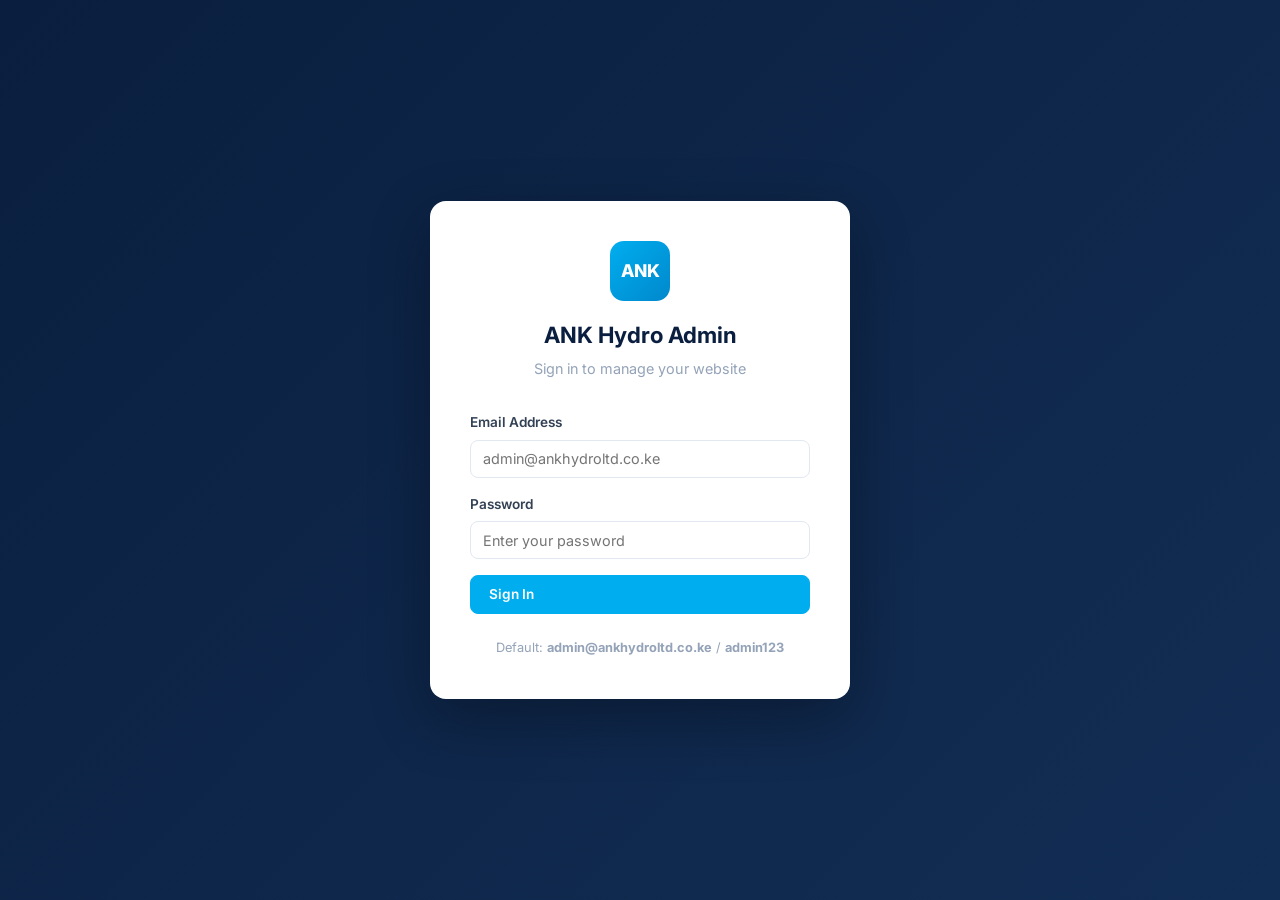
==== admin/index.html @ 645c69a1 "Initial release: ANK Hydro Limited website with admin panel Full multi-page website for solar energy" ====
<!DOCTYPE html>
<html lang="en">
<head>
  <meta charset="UTF-8" />
  <meta name="viewport" content="width=device-width, initial-scale=1.0" />
  <title>Admin Login | ANK Hydro Limited</title>
  <link rel="stylesheet" href="admin.css" />
  <link rel="icon" type="image/svg+xml" href="data:image/svg+xml,<svg xmlns='http://www.w3.org/2000/svg' viewBox='0 0 100 100'><text y='.9em' font-size='90'>💧</text></svg>">
</head>
<body class="login-page">
  <div class="login-container">
    <div class="login-card">
      <div class="login-header">
        <div class="login-logo">ANK</div>
        <h1>ANK Hydro Admin</h1>
        <p>Sign in to manage your website</p>
      </div>
      <form id="loginForm">
        <div class="form-group">
          <label for="email">Email Address</label>
          <input type="email" id="email" required placeholder="admin@ankhydroltd.co.ke" autocomplete="username" />
        </div>
        <div class="form-group">
          <label for="password">Password</label>
          <input type="password" id="password" required placeholder="Enter your password" autocomplete="current-password" />
        </div>
        <div id="loginError" class="error-msg" style="display:none;"></div>
        <button type="submit" class="btn-admin btn-admin-primary" style="width:100%;">Sign In</button>
      </form>
      <p class="login-footer">Default: <strong>admin@ankhydroltd.co.ke</strong> / <strong>admin123</strong></p>
    </div>
  </div>
  <script src="admin.js"></script>
</body>
</html>
---- admin/admin.css ----
/* ===== ANK HYDRO ADMIN PANEL — Styles ===== */
@import url('https://fonts.googleapis.com/css2?family=Inter:wght@400;500;600;700;800&display=swap');

*, *::before, *::after { box-sizing: border-box; margin: 0; padding: 0; }

:root {
  --navy: #0A1F3F;
  --navy-light: #122D54;
  --cyan: #00AEEF;
  --cyan-light: #E8F7FE;
  --orange: #FF8C00;
  --orange-light: #FFF3E0;
  --green: #4CAF50;
  --green-light: #E8F5E9;
  --red: #EF4444;
  --red-light: #FEE2E2;
  --purple: #8B5CF6;
  --purple-light: #F3E8FF;
  --white: #FFFFFF;
  --gray-50: #F8FAFC;
  --gray-100: #F1F5F9;
  --gray-200: #E2E8F0;
  --gray-300: #CBD5E1;
  --gray-400: #94A3B8;
  --gray-500: #64748B;
  --gray-600: #475569;
  --gray-700: #334155;
  --gray-800: #1E293B;
  --sidebar-w: 260px;
  --topbar-h: 60px;
  --radius: 10px;
  --shadow: 0 1px 3px rgba(0,0,0,.08), 0 4px 12px rgba(0,0,0,.05);
  --transition: .2s ease;
}

body {
  font-family: 'Inter', system-ui, -apple-system, sans-serif;
  background: var(--gray-50);
  color: var(--gray-700);
  line-height: 1.6;
  font-size: 14px;
}

/* ---------- LOGIN PAGE ---------- */
.login-page {
  min-height: 100vh;
  display: grid;
  place-items: center;
  background: linear-gradient(135deg, var(--navy) 0%, var(--navy-light) 100%);
}

.login-container {
  width: min(420px, 92%);
}

.login-card {
  background: var(--white);
  border-radius: 16px;
  padding: 2.5rem;
  box-shadow: 0 20px 60px rgba(0,0,0,.3);
}

.login-header {
  text-align: center;
  margin-bottom: 2rem;
}

.login-logo {
  width: 60px;
  height: 60px;
  background: linear-gradient(135deg, var(--cyan), #0088CC);
  color: var(--white);
  font-weight: 800;
  font-size: 1.1rem;
  border-radius: 14px;
  display: grid;
  place-items: center;
  margin: 0 auto 1rem;
}

.login-header h1 {
  font-size: 1.4rem;
  color: var(--navy);
  margin-bottom: .25rem;
}
.login-header p {
  color: var(--gray-400);
  font-size: .9rem;
}

.login-footer {
  text-align: center;
  margin-top: 1.5rem;
  font-size: .8rem;
  color: var(--gray-400);
}

.error-msg {
  background: var(--red-light);
  color: var(--red);
  padding: .6rem .8rem;
  border-radius: 8px;
  font-size: .85rem;
  margin-bottom: 1rem;
  font-weight: 500;
}

/* ---------- FORMS ---------- */
.form-group {
  margin-bottom: 1rem;
}
.form-group label {
  display: block;
  font-weight: 600;
  font-size: .85rem;
  color: var(--gray-700);
  margin-bottom: .35rem;
}
.form-group input,
.form-group textarea,
.form-group select {
  width: 100%;
  padding: .6rem .75rem;
  border: 1.5px solid var(--gray-200);
  border-radius: 8px;
  font-size: .9rem;
  font-family: inherit;
  color: var(--gray-700);
  transition: var(--transition);
  background: var(--white);
}
.form-group input:focus,
.form-group textarea:focus,
.form-group select:focus {
  outline: none;
  border-color: var(--cyan);
  box-shadow: 0 0 0 3px rgba(0,174,239,.1);
}
.form-group textarea {
  resize: vertical;
  min-height: 100px;
}
.form-row {
  display: grid;
  grid-template-columns: repeat(auto-fit, minmax(200px, 1fr));
  gap: 1rem;
}

/* ---------- BUTTONS ---------- */
.btn-admin {
  display: inline-flex;
  align-items: center;
  gap: .4rem;
  padding: .55rem 1.1rem;
  border-radius: 8px;
  font-family: inherit;
  font-weight: 600;
  font-size: .85rem;
  cursor: pointer;
  transition: var(--transition);
  border: 1.5px solid transparent;
  line-height: 1.4;
}
.btn-admin-primary {
  background: var(--cyan);
  color: var(--white);
  border-color: var(--cyan);
}
.btn-admin-primary:hover {
  background: #009AD6;
  border-color: #009AD6;
}
.btn-admin-outline {
  background: var(--white);
  color: var(--gray-600);
  border-color: var(--gray-200);
}
.btn-admin-outline:hover {
  background: var(--gray-50);
  border-color: var(--gray-300);
}
.btn-admin-danger {
  background: var(--white);
  color: var(--red);
  border-color: var(--red);
}
.btn-admin-danger:hover {
  background: var(--red);
  color: var(--white);
}
.btn-admin-sm {
  padding: .35rem .7rem;
  font-size: .8rem;
}
.btn-admin-success {
  background: var(--green);
  color: var(--white);
  border-color: var(--green);
}

/* ---------- ADMIN LAYOUT ---------- */
.admin-body {
  display: flex;
  min-height: 100vh;
}

/* Sidebar */
.sidebar {
  width: var(--sidebar-w);
  background: var(--navy);
  color: var(--white);
  display: flex;
  flex-direction: column;
  position: fixed;
  top: 0;
  left: 0;
  bottom: 0;
  z-index: 50;
  transition: transform .3s ease;
}

.sidebar-header {
  display: flex;
  align-items: center;
  gap: .75rem;
  padding: 1.25rem 1rem;
  border-bottom: 1px solid rgba(255,255,255,.08);
}
.sidebar-logo {
  width: 40px;
  height: 40px;
  background: linear-gradient(135deg, var(--cyan), #0088CC);
  border-radius: 10px;
  display: grid;
  place-items: center;
  font-weight: 800;
  font-size: .85rem;
  flex-shrink: 0;
}
.sidebar-header h2 {
  font-size: .95rem;
  font-weight: 700;
}
.sidebar-header span {
  font-size: .7rem;
  color: rgba(255,255,255,.5);
}

.sidebar-nav {
  flex: 1;
  overflow-y: auto;
  padding: .75rem 0;
}

.nav-item {
  display: flex;
  align-items: center;
  gap: .6rem;
  padding: .6rem 1.25rem;
  color: rgba(255,255,255,.7);
  font-size: .85rem;
  font-weight: 500;
  cursor: pointer;
  transition: var(--transition);
  text-decoration: none;
  position: relative;
}
.nav-item:hover {
  color: var(--white);
  background: rgba(255,255,255,.06);
}
.nav-item.active {
  color: var(--white);
  background: rgba(0,174,239,.15);
}
.nav-item.active::before {
  content: '';
  position: absolute;
  left: 0;
  top: 0;
  bottom: 0;
  width: 3px;
  background: var(--cyan);
  border-radius: 0 3px 3px 0;
}
.nav-icon {
  font-size: 1.1rem;
  width: 24px;
  text-align: center;
}

.badge {
  margin-left: auto;
  background: var(--orange);
  color: var(--white);
  font-size: .65rem;
  font-weight: 700;
  padding: .15rem .45rem;
  border-radius: 10px;
  min-width: 18px;
  text-align: center;
  display: none;
}
.badge.show { display: inline-block; }

.sidebar-footer {
  border-top: 1px solid rgba(255,255,255,.08);
  padding: .5rem 0;
}

/* Main */
.admin-main {
  flex: 1;
  margin-left: var(--sidebar-w);
  min-height: 100vh;
}

.admin-topbar {
  height: var(--topbar-h);
  background: var(--white);
  border-bottom: 1px solid var(--gray-200);
  display: flex;
  align-items: center;
  gap: 1rem;
  padding: 0 1.5rem;
  position: sticky;
  top: 0;
  z-index: 40;
}
.admin-topbar h1 {
  font-size: 1.1rem;
  color: var(--navy);
  font-weight: 700;
}
.topbar-right {
  margin-left: auto;
  display: flex;
  align-items: center;
  gap: .75rem;
  font-size: .85rem;
  color: var(--gray-500);
  font-weight: 500;
}
.sidebar-toggle {
  display: none;
  background: none;
  border: none;
  font-size: 1.5rem;
  cursor: pointer;
  color: var(--gray-600);
}

.admin-content {
  padding: 1.5rem;
}

/* ---------- PANELS ---------- */
.panel {
  background: var(--white);
  border-radius: var(--radius);
  padding: 1.25rem;
  box-shadow: var(--shadow);
  border: 1px solid var(--gray-100);
}
.panel-title {
  font-size: 1rem;
  font-weight: 700;
  color: var(--navy);
  margin-bottom: 1rem;
}

.section-toolbar {
  display: flex;
  justify-content: space-between;
  align-items: center;
  margin-bottom: 1.25rem;
  flex-wrap: wrap;
  gap: .75rem;
}
.section-toolbar h2 {
  font-size: 1.2rem;
  color: var(--navy);
}

/* ---------- WELCOME BANNER ---------- */
.welcome-banner {
  background: linear-gradient(135deg, var(--navy) 0%, var(--cyan) 100%);
  border-radius: var(--radius);
  padding: 1.75rem 2rem;
  color: var(--white);
  margin-bottom: 1.5rem;
  position: relative;
  overflow: hidden;
}
.welcome-banner::before {
  content: '';
  position: absolute;
  top: -50%;
  right: -10%;
  width: 250px;
  height: 250px;
  background: rgba(255,255,255,.06);
  border-radius: 50%;
}
.welcome-banner::after {
  content: '';
  position: absolute;
  bottom: -40%;
  right: 10%;
  width: 180px;
  height: 180px;
  background: rgba(255,255,255,.04);
  border-radius: 50%;
}
.welcome-banner h2 {
  color: var(--white);
  font-size: 1.25rem;
  margin-bottom: .25rem;
}
.welcome-banner p {
  color: rgba(255,255,255,.8);
  font-size: .9rem;
  margin-bottom: 1rem;
}
.welcome-banner .quick-actions {
  display: flex;
  gap: .5rem;
  flex-wrap: wrap;
  position: relative;
  z-index: 1;
}
.quick-action-btn {
  display: inline-flex;
  align-items: center;
  gap: .35rem;
  padding: .45rem .85rem;
  background: rgba(255,255,255,.15);
  backdrop-filter: blur(8px);
  color: var(--white);
  border: 1px solid rgba(255,255,255,.2);
  border-radius: 8px;
  font-size: .8rem;
  font-weight: 600;
  cursor: pointer;
  transition: .2s ease;
  text-decoration: none;
}
.quick-action-btn:hover {
  background: rgba(255,255,255,.25);
  color: var(--white);
}

/* ---------- DASHBOARD CARDS ---------- */
.dashboard-grid {
  display: grid;
  grid-template-columns: repeat(auto-fit, minmax(220px, 1fr));
  gap: 1rem;
  margin-bottom: 1.5rem;
}
.dash-card {
  background: var(--white);
  border-radius: var(--radius);
  padding: 1.25rem 1.5rem;
  box-shadow: var(--shadow);
  border: 1px solid var(--gray-100);
  border-left: 4px solid transparent;
  transition: .2s ease;
  position: relative;
  overflow: hidden;
}
.dash-card:hover {
  transform: translateY(-2px);
  box-shadow: 0 6px 20px rgba(0,0,0,.08);
}
.dash-card-top {
  display: flex;
  align-items: center;
  justify-content: space-between;
  margin-bottom: .75rem;
}
.dash-card-icon {
  font-size: 1.5rem;
  width: 44px;
  height: 44px;
  border-radius: 10px;
  display: grid;
  place-items: center;
  flex-shrink: 0;
}
.dash-card-trend {
  font-size: .75rem;
  font-weight: 600;
  padding: .2rem .5rem;
  border-radius: 6px;
}
.dash-card-trend.up { background: var(--green-light); color: var(--green); }
.dash-card-trend.neutral { background: var(--gray-100); color: var(--gray-500); }
.dash-blue { border-left-color: var(--cyan); }
.dash-green { border-left-color: var(--green); }
.dash-orange { border-left-color: var(--orange); }
.dash-purple { border-left-color: var(--purple); }
.dash-blue .dash-card-icon { background: var(--cyan-light); color: var(--cyan); }
.dash-green .dash-card-icon { background: var(--green-light); color: var(--green); }
.dash-orange .dash-card-icon { background: var(--orange-light); color: var(--orange); }
.dash-purple .dash-card-icon { background: var(--purple-light); color: var(--purple); }
.dash-card-number {
  font-size: 2rem;
  font-weight: 800;
  color: var(--navy);
  display: block;
  line-height: 1.2;
}
.dash-card-label {
  font-size: .8rem;
  color: var(--gray-400);
  font-weight: 500;
  margin-top: .15rem;
}
/* Mini chart bar in dash cards */
.dash-mini-chart {
  display: flex;
  align-items: flex-end;
  gap: 3px;
  height: 32px;
  margin-top: .75rem;
}
.dash-mini-bar {
  flex: 1;
  border-radius: 3px 3px 0 0;
  min-width: 6px;
  transition: height .5s ease;
}
.dash-blue .dash-mini-bar { background: rgba(0,174,239,.25); }
.dash-green .dash-mini-bar { background: rgba(76,175,80,.25); }
.dash-orange .dash-mini-bar { background: rgba(255,140,0,.25); }
.dash-purple .dash-mini-bar { background: rgba(139,92,246,.25); }
.dash-mini-bar:last-child {
  opacity: 1;
}
.dash-blue .dash-mini-bar:last-child { background: var(--cyan); }
.dash-green .dash-mini-bar:last-child { background: var(--green); }
.dash-orange .dash-mini-bar:last-child { background: var(--orange); }
.dash-purple .dash-mini-bar:last-child { background: var(--purple); }

/* Dashboard 2-col layout */
.dashboard-cols {
  display: grid;
  grid-template-columns: 1.5fr 1fr;
  gap: 1.5rem;
}
@media (max-width: 900px) {
  .dashboard-cols { grid-template-columns: 1fr; }
}

/* Quick stat list */
.quick-stat-list {
  list-style: none;
}
.quick-stat-item {
  display: flex;
  align-items: center;
  justify-content: space-between;
  padding: .65rem 0;
  border-bottom: 1px solid var(--gray-100);
  font-size: .85rem;
}
.quick-stat-item:last-child { border-bottom: none; }
.quick-stat-item .qs-label {
  display: flex;
  align-items: center;
  gap: .5rem;
  color: var(--gray-600);
}
.quick-stat-item .qs-dot {
  width: 8px;
  height: 8px;
  border-radius: 50%;
  flex-shrink: 0;
}
.quick-stat-item .qs-value {
  font-weight: 700;
  color: var(--navy);
}

/* ---------- TABLE ---------- */
.admin-table {
  width: 100%;
  border-collapse: collapse;
}
.admin-table th {
  text-align: left;
  padding: .65rem .75rem;
  font-size: .75rem;
  font-weight: 700;
  text-transform: uppercase;
  letter-spacing: .05em;
  color: var(--gray-400);
  border-bottom: 2px solid var(--gray-100);
}
.admin-table td {
  padding: .75rem;
  border-bottom: 1px solid var(--gray-100);
  font-size: .85rem;
  vertical-align: middle;
}
.admin-table tr:hover td {
  background: var(--gray-50);
}
.admin-table .actions {
  display: flex;
  gap: .35rem;
}

/* Status badges */
.status {
  display: inline-block;
  padding: .2rem .55rem;
  border-radius: 6px;
  font-size: .75rem;
  font-weight: 600;
}
.status-published, .status-active, .status-converted { background: var(--green-light); color: var(--green); }
.status-draft, .status-inactive { background: var(--gray-100); color: var(--gray-500); }
.status-new, .status-unread { background: var(--cyan-light); color: var(--cyan); }
.status-contacted, .status-read { background: var(--orange-light); color: var(--orange); }
.status-inprogress { background: var(--purple-light); color: var(--purple); }
.status-quoted { background: #FEF3C7; color: #D97706; }
.status-closed, .status-replied { background: var(--gray-100); color: var(--gray-500); }

/* Status dropdown in tables */
.status-select {
  padding: .3rem .5rem;
  border: 1.5px solid var(--gray-200);
  border-radius: 6px;
  font-size: .8rem;
  font-family: inherit;
  font-weight: 600;
  color: var(--gray-600);
  background: var(--white);
  cursor: pointer;
  transition: var(--transition);
}
.status-select:focus {
  outline: none;
  border-color: var(--cyan);
}

.empty-state {
  text-align: center;
  padding: 2rem;
  color: var(--gray-400);
  font-size: .9rem;
}

/* ---------- MODAL ---------- */
.modal-overlay {
  position: fixed;
  inset: 0;
  background: rgba(0,0,0,.5);
  display: none;
  align-items: center;
  justify-content: center;
  z-index: 100;
  padding: 1rem;
}
.modal-overlay.open {
  display: flex;
}
.modal {
  background: var(--white);
  border-radius: 14px;
  width: min(580px, 100%);
  max-height: 90vh;
  display: flex;
  flex-direction: column;
  box-shadow: 0 20px 60px rgba(0,0,0,.25);
}
.modal-lg {
  width: min(750px, 100%);
}
.modal-header {
  display: flex;
  justify-content: space-between;
  align-items: center;
  padding: 1.25rem 1.5rem;
  border-bottom: 1px solid var(--gray-100);
}
.modal-header h2 {
  font-size: 1.1rem;
  color: var(--navy);
}
.modal-close {
  background: none;
  border: none;
  font-size: 1.5rem;
  cursor: pointer;
  color: var(--gray-400);
  padding: .25rem;
  line-height: 1;
}
.modal-close:hover { color: var(--red); }
.modal-body {
  padding: 1.5rem;
  overflow-y: auto;
  flex: 1;
}
.modal-footer {
  display: flex;
  justify-content: flex-end;
  gap: .5rem;
  padding: 1rem 1.5rem;
  border-top: 1px solid var(--gray-100);
}

/* ---------- ACTIVITY FEED ---------- */
.activity-feed .activity-item {
  display: flex;
  align-items: center;
  gap: .75rem;
  padding: .6rem 0;
  border-bottom: 1px solid var(--gray-100);
}
.activity-feed .activity-item:last-child { border-bottom: none; }
.activity-icon {
  width: 32px;
  height: 32px;
  border-radius: 8px;
  background: var(--cyan-light);
  display: grid;
  place-items: center;
  font-size: .9rem;
  flex-shrink: 0;
}
.activity-text { font-size: .85rem; flex: 1; }
.activity-time { font-size: .75rem; color: var(--gray-400); white-space: nowrap; }

/* ---------- STATS & SETTINGS ---------- */
.stats-editor .form-row,
.settings-grid {
  display: grid;
  grid-template-columns: repeat(auto-fit, minmax(220px, 1fr));
  gap: 1rem;
}

/* ---------- DETAIL VIEW ---------- */
.detail-grid {
  display: grid;
  grid-template-columns: 1fr 1fr;
  gap: .75rem;
}
.detail-item label {
  font-size: .75rem;
  color: var(--gray-400);
  font-weight: 600;
  text-transform: uppercase;
  display: block;
  margin-bottom: .15rem;
}
.detail-item span {
  font-size: .9rem;
  color: var(--gray-700);
  font-weight: 500;
}
.detail-full {
  grid-column: 1 / -1;
}
.detail-notes {
  margin-top: 1rem;
  padding-top: 1rem;
  border-top: 1px solid var(--gray-100);
}
.detail-notes textarea {
  width: 100%;
  padding: .6rem;
  border: 1.5px solid var(--gray-200);
  border-radius: 8px;
  font-family: inherit;
  font-size: .85rem;
  min-height: 80px;
  resize: vertical;
}

/* ---------- TOAST ---------- */
.toast {
  position: fixed;
  bottom: 1.5rem;
  right: 1.5rem;
  background: var(--navy);
  color: var(--white);
  padding: .75rem 1.25rem;
  border-radius: 10px;
  font-size: .85rem;
  font-weight: 500;
  box-shadow: 0 8px 30px rgba(0,0,0,.2);
  z-index: 200;
  opacity: 0;
  transform: translateY(20px);
  transition: .3s ease;
}
.toast.show {
  opacity: 1;
  transform: translateY(0);
}
.toast.success { background: var(--green); }
.toast.error { background: var(--red); }

/* ---------- RESPONSIVE ---------- */
@media (max-width: 900px) {
  .sidebar {
    transform: translateX(-100%);
  }
  .sidebar.open {
    transform: translateX(0);
  }
  .admin-main {
    margin-left: 0;
  }
  .sidebar-toggle {
    display: block;
  }
}

@media (max-width: 600px) {
  .dashboard-grid {
    grid-template-columns: repeat(2, 1fr);
  }
  .admin-content {
    padding: 1rem;
  }
  .modal {
    width: 100%;
    max-height: 95vh;
  }
  .detail-grid {
    grid-template-columns: 1fr;
  }
}
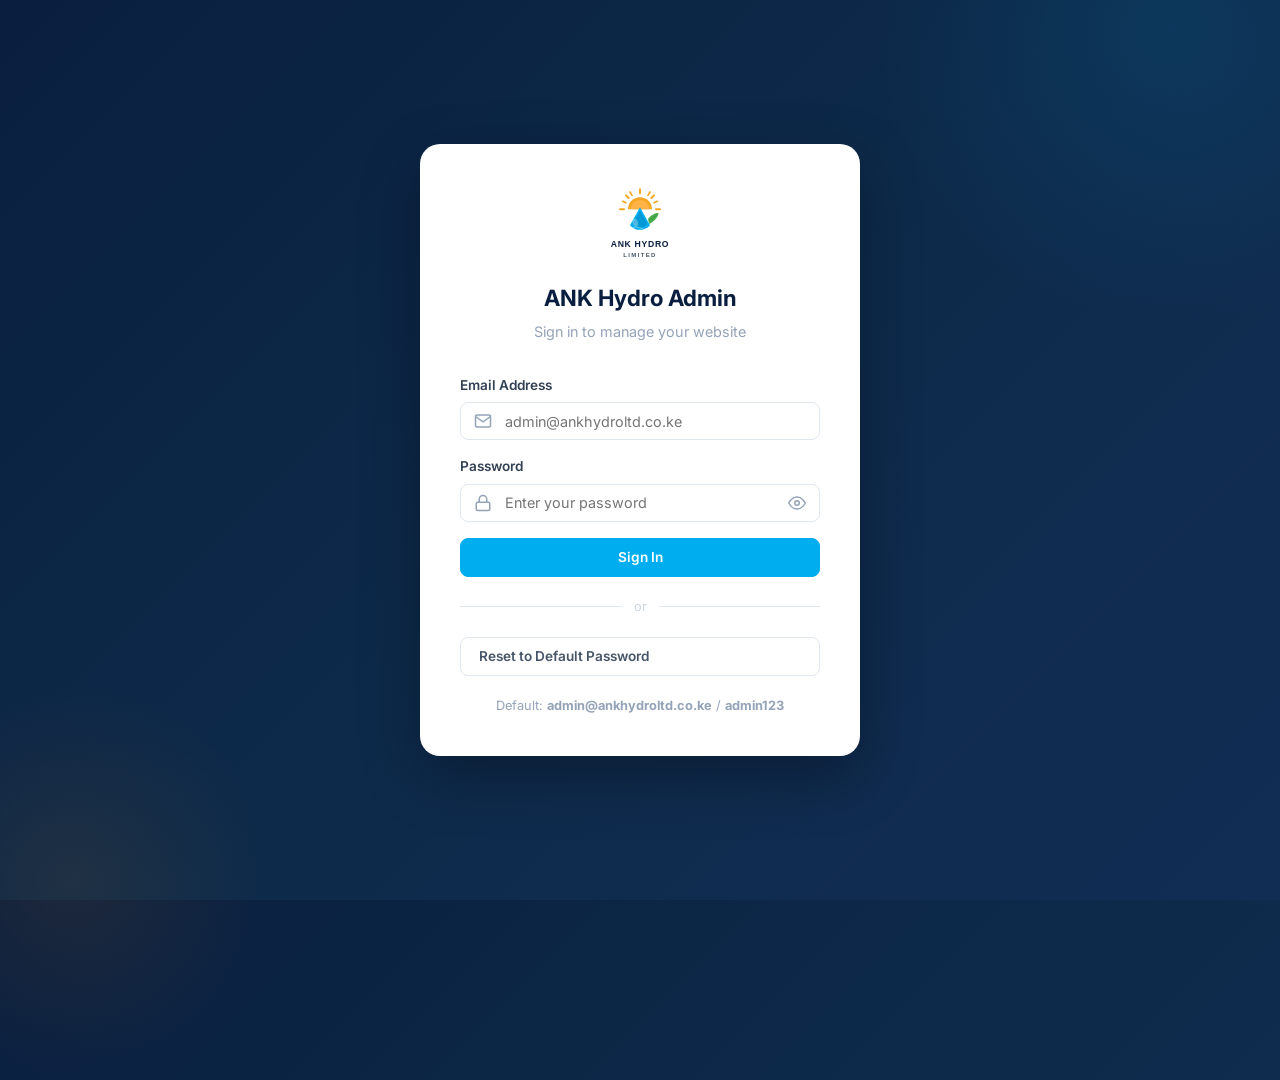
==== commit 6f68969f: "Improve admin login page UI and functionality - Add company logo to login page - Add email/password " ====
--- a/admin/index.html
+++ b/admin/index.html
@@ -11,25 +11,64 @@
   <div class="login-container">
     <div class="login-card">
       <div class="login-header">
-        <div class="login-logo">ANK</div>
+        <img src="../images/logo.svg" alt="ANK Hydro Logo" class="login-logo-img" />
         <h1>ANK Hydro Admin</h1>
         <p>Sign in to manage your website</p>
       </div>
       <form id="loginForm">
         <div class="form-group">
           <label for="email">Email Address</label>
-          <input type="email" id="email" required placeholder="admin@ankhydroltd.co.ke" autocomplete="username" />
+          <div class="input-icon-wrap">
+            <svg class="input-icon" width="18" height="18" fill="none" stroke="currentColor" stroke-width="2" viewBox="0 0 24 24"><path d="M4 4h16c1.1 0 2 .9 2 2v12c0 1.1-.9 2-2 2H4c-1.1 0-2-.9-2-2V6c0-1.1.9-2 2-2z"/><polyline points="22,6 12,13 2,6"/></svg>
+            <input type="email" id="email" required placeholder="admin@ankhydroltd.co.ke" autocomplete="username" />
+          </div>
         </div>
         <div class="form-group">
           <label for="password">Password</label>
-          <input type="password" id="password" required placeholder="Enter your password" autocomplete="current-password" />
+          <div class="input-icon-wrap">
+            <svg class="input-icon" width="18" height="18" fill="none" stroke="currentColor" stroke-width="2" viewBox="0 0 24 24"><rect x="3" y="11" width="18" height="11" rx="2" ry="2"/><path d="M7 11V7a5 5 0 0110 0v4"/></svg>
+            <input type="password" id="password" required placeholder="Enter your password" autocomplete="current-password" />
+            <button type="button" class="password-toggle" id="passwordToggle" aria-label="Show password">
+              <svg width="18" height="18" fill="none" stroke="currentColor" stroke-width="2" viewBox="0 0 24 24" class="eye-open"><path d="M1 12s4-8 11-8 11 8 11 8-4 8-11 8-11-8-11-8z"/><circle cx="12" cy="12" r="3"/></svg>
+              <svg width="18" height="18" fill="none" stroke="currentColor" stroke-width="2" viewBox="0 0 24 24" class="eye-closed" style="display:none;"><path d="M17.94 17.94A10.07 10.07 0 0112 20c-7 0-11-8-11-8a18.45 18.45 0 015.06-5.94M9.9 4.24A9.12 9.12 0 0112 4c7 0 11 8 11 8a18.5 18.5 0 01-2.16 3.19m-6.72-1.07a3 3 0 11-4.24-4.24"/><line x1="1" y1="1" x2="23" y2="23"/></svg>
+            </button>
+          </div>
         </div>
         <div id="loginError" class="error-msg" style="display:none;"></div>
-        <button type="submit" class="btn-admin btn-admin-primary" style="width:100%;">Sign In</button>
+        <button type="submit" class="btn-admin btn-admin-primary login-btn" id="loginBtn">
+          <span class="login-btn-text">Sign In</span>
+          <span class="login-btn-loading" style="display:none;">
+            <svg class="spinner" width="20" height="20" viewBox="0 0 24 24" fill="none" stroke="currentColor" stroke-width="2.5"><circle cx="12" cy="12" r="10" stroke-opacity=".25"/><path d="M12 2a10 10 0 019.95 9" stroke-linecap="round"/></svg>
+            Signing in...
+          </span>
+        </button>
       </form>
+      <div class="login-divider"><span>or</span></div>
+      <button class="btn-admin btn-admin-outline login-reset-btn" id="resetBtn" style="width:100%;">Reset to Default Password</button>
       <p class="login-footer">Default: <strong>admin@ankhydroltd.co.ke</strong> / <strong>admin123</strong></p>
     </div>
   </div>
   <script src="admin.js"></script>
+  <script>
+    // Password toggle
+    document.getElementById('passwordToggle')?.addEventListener('click', function() {
+      const pw = document.getElementById('password');
+      const isPassword = pw.type === 'password';
+      pw.type = isPassword ? 'text' : 'password';
+      this.querySelector('.eye-open').style.display = isPassword ? 'none' : 'block';
+      this.querySelector('.eye-closed').style.display = isPassword ? 'block' : 'none';
+    });
+
+    // Reset password
+    document.getElementById('resetBtn')?.addEventListener('click', function() {
+      localStorage.removeItem('ank_admin_password');
+      localStorage.removeItem('ank_admin_auth');
+      const err = document.getElementById('loginError');
+      err.textContent = 'Password reset to default: admin123';
+      err.style.display = 'block';
+      err.style.background = '#E8F5E9';
+      err.style.color = '#4CAF50';
+    });
+  </script>
 </body>
 </html>
--- a/admin/admin.css
+++ b/admin/admin.css
@@ -46,18 +46,47 @@
   min-height: 100vh;
   display: grid;
   place-items: center;
-  background: linear-gradient(135deg, var(--navy) 0%, var(--navy-light) 100%);
+  background: linear-gradient(135deg, var(--navy) 0%, #0D2A4A 50%, var(--navy-light) 100%);
+  position: relative;
+  overflow: hidden;
+}
+.login-page::before {
+  content: '';
+  position: absolute;
+  top: -30%;
+  right: -15%;
+  width: 600px;
+  height: 600px;
+  background: radial-gradient(circle, rgba(0,174,239,.1) 0%, transparent 70%);
+  border-radius: 50%;
+}
+.login-page::after {
+  content: '';
+  position: absolute;
+  bottom: -20%;
+  left: -10%;
+  width: 400px;
+  height: 400px;
+  background: radial-gradient(circle, rgba(255,140,0,.08) 0%, transparent 70%);
+  border-radius: 50%;
 }
 
 .login-container {
-  width: min(420px, 92%);
+  width: min(440px, 92%);
+  position: relative;
+  z-index: 1;
 }
 
 .login-card {
   background: var(--white);
-  border-radius: 16px;
+  border-radius: 20px;
   padding: 2.5rem;
   box-shadow: 0 20px 60px rgba(0,0,0,.3);
+  animation: loginSlideUp .5s ease;
+}
+@keyframes loginSlideUp {
+  from { opacity: 0; transform: translateY(20px); }
+  to { opacity: 1; transform: translateY(0); }
 }
 
 .login-header {
@@ -65,17 +94,11 @@
   margin-bottom: 2rem;
 }
 
-.login-logo {
-  width: 60px;
-  height: 60px;
-  background: linear-gradient(135deg, var(--cyan), #0088CC);
-  color: var(--white);
-  font-weight: 800;
-  font-size: 1.1rem;
-  border-radius: 14px;
-  display: grid;
-  place-items: center;
+.login-logo-img {
+  width: 80px;
+  height: 80px;
   margin: 0 auto 1rem;
+  display: block;
 }
 
 .login-header h1 {
@@ -88,9 +111,91 @@
   font-size: .9rem;
 }
 
+/* Input with icon */
+.input-icon-wrap {
+  position: relative;
+  display: flex;
+  align-items: center;
+}
+.input-icon {
+  position: absolute;
+  left: .85rem;
+  color: var(--gray-400);
+  pointer-events: none;
+  flex-shrink: 0;
+}
+.input-icon-wrap input {
+  padding-left: 2.75rem !important;
+  padding-right: 2.75rem !important;
+}
+
+/* Password toggle */
+.password-toggle {
+  position: absolute;
+  right: .5rem;
+  background: none;
+  border: none;
+  cursor: pointer;
+  color: var(--gray-400);
+  padding: .4rem;
+  border-radius: 6px;
+  display: grid;
+  place-items: center;
+  transition: color .2s;
+}
+.password-toggle:hover { color: var(--cyan); }
+
+/* Login button */
+.login-btn {
+  width: 100%;
+  justify-content: center;
+  padding: .9rem 1.5rem;
+  font-size: .95rem;
+  position: relative;
+}
+.login-btn-loading {
+  display: inline-flex;
+  align-items: center;
+  gap: .5rem;
+}
+.spinner {
+  animation: spin .8s linear infinite;
+}
+@keyframes spin {
+  to { transform: rotate(360deg); }
+}
+
+/* Divider */
+.login-divider {
+  display: flex;
+  align-items: center;
+  gap: .75rem;
+  margin: 1.25rem 0;
+  color: var(--gray-300);
+  font-size: .8rem;
+}
+.login-divider::before,
+.login-divider::after {
+  content: '';
+  flex: 1;
+  height: 1px;
+  background: var(--gray-200);
+}
+
+.login-reset-btn {
+  font-size: .85rem;
+  color: var(--gray-500);
+  border-color: var(--gray-200);
+}
+.login-reset-btn:hover {
+  background: var(--gray-50);
+  border-color: var(--gray-300);
+  color: var(--navy);
+}
+
 .login-footer {
   text-align: center;
-  margin-top: 1.5rem;
+  margin-top: 1.25rem;
   font-size: .8rem;
   color: var(--gray-400);
 }
@@ -103,6 +208,14 @@
   font-size: .85rem;
   margin-bottom: 1rem;
   font-weight: 500;
+  animation: shakeIn .4s ease;
+}
+@keyframes shakeIn {
+  0%, 100% { transform: translateX(0); }
+  20% { transform: translateX(-6px); }
+  40% { transform: translateX(6px); }
+  60% { transform: translateX(-4px); }
+  80% { transform: translateX(4px); }
 }
 
 /* ---------- FORMS ---------- */
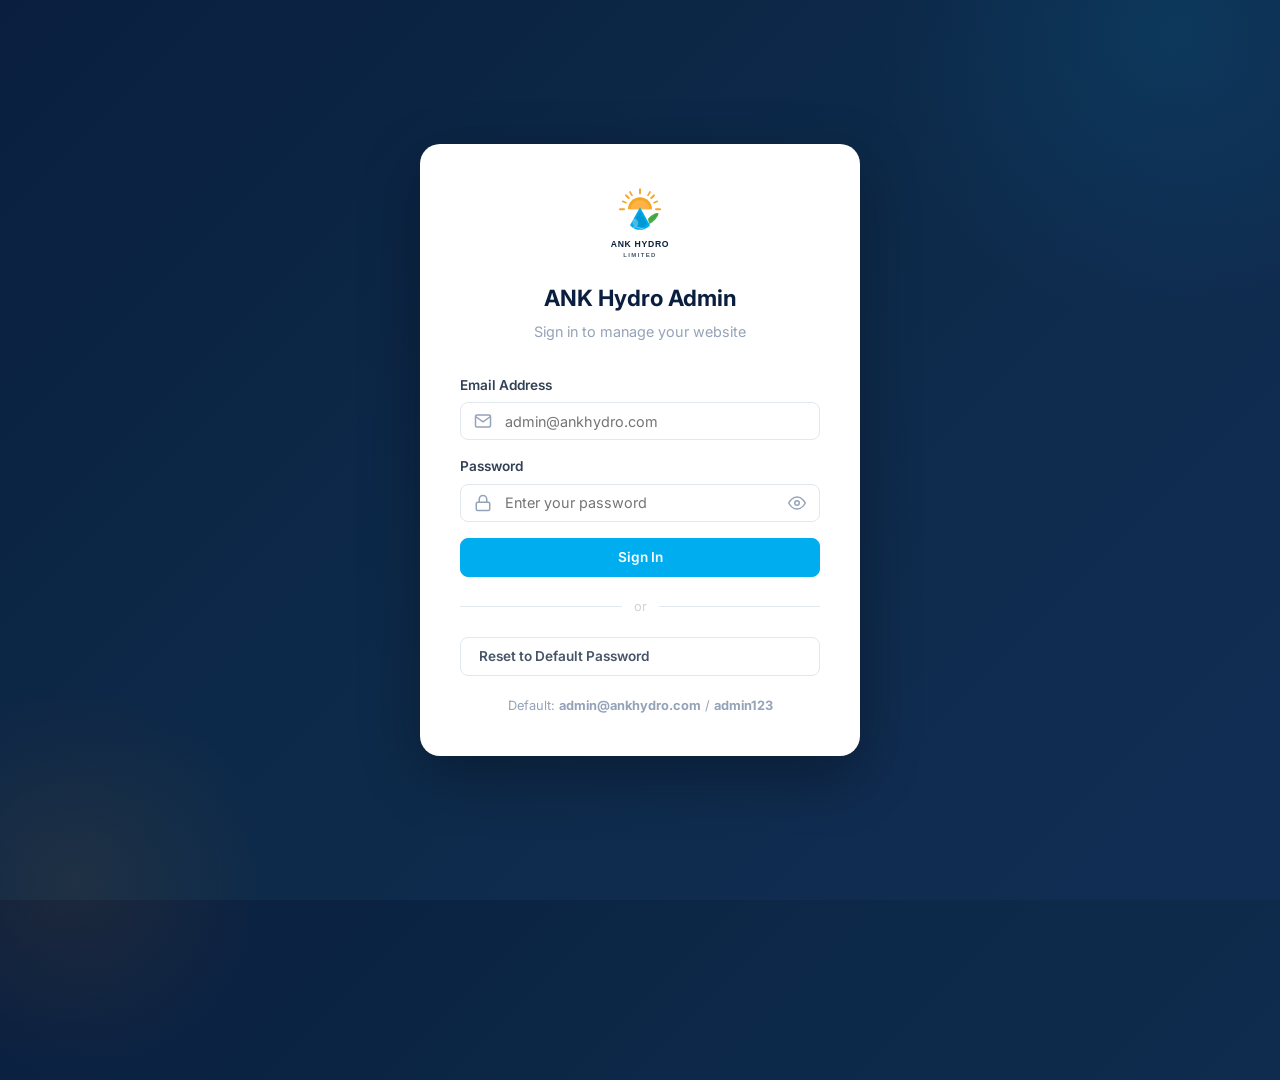
==== commit 861ce9b1: "Add auto-deploy to Namecheap and update domain to ankhydro.com - Add GitHub Actions workflow for FTP" ====
--- a/admin/index.html
+++ b/admin/index.html
@@ -5,7 +5,7 @@
   <meta name="viewport" content="width=device-width, initial-scale=1.0" />
   <title>Admin Login | ANK Hydro Limited</title>
   <link rel="stylesheet" href="admin.css" />
-  <link rel="icon" type="image/svg+xml" href="data:image/svg+xml,<svg xmlns='http://www.w3.org/2000/svg' viewBox='0 0 100 100'><text y='.9em' font-size='90'>💧</text></svg>">
+  <link rel="icon" type="image/svg+xml" href="../images/logo-icon.svg">
 </head>
 <body class="login-page">
   <div class="login-container">
@@ -20,7 +20,7 @@
           <label for="email">Email Address</label>
           <div class="input-icon-wrap">
             <svg class="input-icon" width="18" height="18" fill="none" stroke="currentColor" stroke-width="2" viewBox="0 0 24 24"><path d="M4 4h16c1.1 0 2 .9 2 2v12c0 1.1-.9 2-2 2H4c-1.1 0-2-.9-2-2V6c0-1.1.9-2 2-2z"/><polyline points="22,6 12,13 2,6"/></svg>
-            <input type="email" id="email" required placeholder="admin@ankhydroltd.co.ke" autocomplete="username" />
+            <input type="email" id="email" required placeholder="admin@ankhydro.com" autocomplete="username" />
           </div>
         </div>
         <div class="form-group">
@@ -45,7 +45,7 @@
       </form>
       <div class="login-divider"><span>or</span></div>
       <button class="btn-admin btn-admin-outline login-reset-btn" id="resetBtn" style="width:100%;">Reset to Default Password</button>
-      <p class="login-footer">Default: <strong>admin@ankhydroltd.co.ke</strong> / <strong>admin123</strong></p>
+      <p class="login-footer">Default: <strong>admin@ankhydro.com</strong> / <strong>admin123</strong></p>
     </div>
   </div>
   <script src="admin.js"></script>
